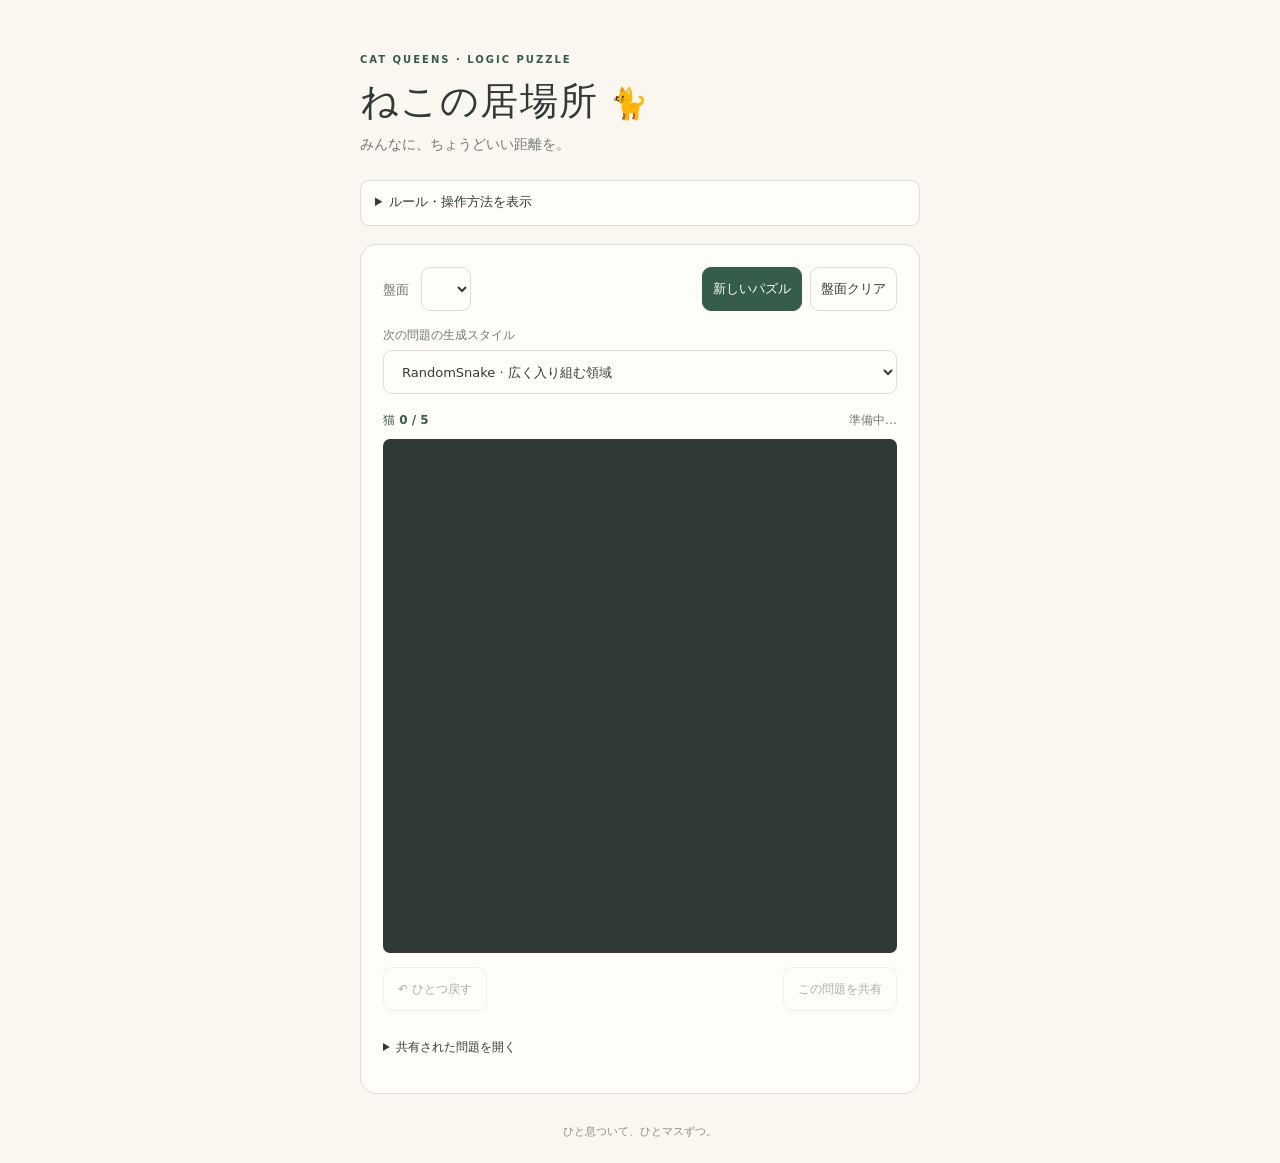
==== index.html @ edb1bde0 "盤面共有機能の追加、盤面生成ロジックを選べるように変更" ====
<!doctype html>
<html lang="ja">
<head>
  <meta charset="utf-8">
  <meta name="viewport" content="width=device-width, initial-scale=1">
  <meta name="theme-color" content="#faf7f0">
  <meta name="description" content="各行・列・色の領域に猫を1匹ずつ。ブラウザで遊べる猫のロジックパズル。">
  <title>ねこの居場所 | Cat Queens</title>
  <link rel="stylesheet" href="./style.css">
</head>
<body>
  <main>
    <header><span class="eyebrow">CAT QUEENS · LOGIC PUZZLE</span><h1>ねこの居場所<span aria-hidden="true">🐈</span></h1><p>みんなに、ちょうどいい距離を。</p></header>
    <details class="guide">
      <summary>ルール・操作方法<span class="guide-show">を表示</span><span class="guide-hide">を非表示</span></summary>
      <div class="guide-content"><h2>猫を置く、3つのルール</h2><ol><li>各行・各列に、猫は<strong>1匹ずつ</strong>。</li><li>同じ色の領域にも、猫は<strong>1匹ずつ</strong>。</li><li>猫同士は<strong>隣り合わない</strong>。斜めもNG。</li></ol><div class="how"><p><b>タップ</b> 空白 ↔ ×</p><p><b>ダブルタップ</b> 空白に猫を置く / 猫を外す</p><p><b>空白からスワイプ</b> 通った空白に ×</p><p><b>×からスワイプ</b> 通った × を空白に</p></div><p class="note">×には猫を置けません。先にタップで空白に戻してください。<br>色の領域は太い境界線で区切られています。</p></div>
    </details>
    <section class="game" aria-label="猫のパズル">
      <div class="toolbar"><label for="size">盤面 <select id="size"></select></label><div class="puzzle-actions"><button id="new" class="primary">新しいパズル</button><button id="reset">盤面クリア</button></div></div>
      <div class="style-picker"><label for="mode">次の問題の生成スタイル</label><select id="mode" aria-describedby="mode-note"><option value="RandomSnake">RandomSnake · 広く入り組む領域</option><option value="Balanced">Balanced · 面積を分散</option><option value="SeedGrowth">SeedGrowth · 各猫から成長</option></select><p id="mode-note" class="note"></p></div>
      <div id="generation" hidden><span id="generation-status" role="status" aria-live="polite"></span><button id="cancel">キャンセル</button></div>
      <p id="current-mode" class="note"></p>
      <div class="meta"><span id="count">猫 0 / 5</span><span id="status" role="status" aria-live="polite">準備中…</span></div>
      <div id="board" role="group" aria-label="パズル盤面" aria-busy="true"></div>
      <div id="success" hidden role="status"><strong>みんなの居場所が見つかった！</strong><span>クリアおめでとう 🐾</span></div>
      <div class="actions"><button id="undo" disabled>↶ ひとつ戻す</button><button id="share" disabled>この問題を共有</button></div>
      <div id="share-output" class="sharing" hidden>
        <label for="share-value">共有URL / 問題コード</label>
        <textarea id="share-value" rows="3" readonly spellcheck="false"></textarea>
        <button id="copy-share">コピー</button>
        <p id="share-note" class="note"></p>
      </div>
      <details class="sharing">
        <summary>共有された問題を開く</summary>
        <label for="import-value">共有URLまたは問題コード</label>
        <textarea id="import-value" rows="3" maxlength="2048" spellcheck="false" placeholder="ここに貼り付け"></textarea>
        <button id="import">この問題を最初から解く</button>
      </details>
      <p id="share-status" class="note" role="status" aria-live="polite"></p>
    </section>
    <footer>ひと息ついて、ひとマスずつ。</footer>
  </main>
  <script src="./js/solver.js"></script>
  <script src="./js/generator.js"></script>
  <script src="./js/game.js"></script>
  <script src="./js/share.js"></script>
  <script src="./js/generation-client.js"></script>
  <script src="./js/ui.js"></script>
</body>
</html>
---- style.css ----
:root{font-family:system-ui,-apple-system,"Segoe UI",sans-serif;color:#303b36;background:#faf7f0;font-synthesis:none;--ink:#303b36;--muted:#707970;--line:#deded3;--accent:#355d49}
*{box-sizing:border-box}body{margin:0}main{width:min(100% - 32px,560px);margin:0 auto;padding:36px 0 24px}header{margin-bottom:26px}.eyebrow{font-size:10px;letter-spacing:.2em;color:var(--accent);font-weight:700}h1{font-size:clamp(28px,7vw,38px);letter-spacing:.03em;margin:9px 0}h1 span{font-size:.8em;margin-left:12px}header p{color:var(--muted);font-size:14px;margin:0}button,select{font:inherit;font-size:14px;border:1px solid var(--line);border-radius:9px;color:var(--ink);background:#fffdf8;min-height:44px;padding:0 14px;cursor:pointer}button:hover{filter:brightness(.96)}button:disabled{opacity:.4;cursor:default}button:focus-visible,select:focus-visible{outline:3px solid #346aa0;outline-offset:3px}.toolbar,.meta,.actions{display:flex;justify-content:space-between;align-items:center;gap:12px}.toolbar label{font-size:13px;color:var(--muted)}select{margin-left:8px}.primary{background:var(--accent);color:white;border-color:var(--accent)}.meta{margin:20px 0 10px;font-size:12px;color:var(--muted)}#count{font-weight:700;color:var(--accent)}#board{display:grid;grid-template-columns:repeat(var(--n,5),minmax(0,1fr));grid-template-rows:repeat(var(--n,5),minmax(0,1fr));aspect-ratio:1;border:2px solid var(--ink);border-radius:7px;overflow:hidden;touch-action:none;user-select:none;-webkit-user-select:none;background:var(--ink)}.cell{position:relative;display:grid;place-items:center;border:0;border-radius:0;padding:0;min-height:0;min-width:0;align-self:stretch;justify-self:stretch;background:var(--color);border-right:1px solid #303b362e;border-bottom:1px solid #303b362e;font-size:clamp(14px,calc(65vw / var(--n)),34px);line-height:1;touch-action:none;-webkit-tap-highlight-color:transparent}.cell:hover{filter:none}.cell.edge-right{border-right:2px solid var(--ink)}.cell.edge-bottom{border-bottom:2px solid var(--ink)}.cell:focus-visible{outline:3px solid #184c76;outline-offset:-4px;z-index:1}.mark{pointer-events:none}.cell.cross .mark{color:#334139;font-weight:300;font-size:1.1em}.cell.conflict{box-shadow:inset 0 0 0 3px #b53939}.actions{margin-top:14px}.actions button{font-size:12px;background:transparent}#success{padding:18px;background:#e3ecdc;border-radius:10px;margin-top:16px;text-align:center}#success strong,#success span{display:block}#success span{font-size:13px;margin-top:5px}.guide{margin-top:28px;border-top:1px solid var(--line);padding-top:22px}h2{font-size:15px;margin:0 0 12px}ol{padding-left:22px;line-height:1.9;font-size:13px;color:#59635b}.how{display:flex;flex-wrap:wrap;gap:8px 18px;margin-top:16px}.how p{font-size:11px;margin:0;color:#59635b}.how b{display:block;color:var(--ink);font-size:12px;margin-bottom:3px}.note{font-size:10px;line-height:1.8;color:var(--muted);margin:16px 0 0}footer{font-size:11px;color:#899087;text-align:center;margin-top:30px}@media(min-width:600px){main{padding-top:48px}.game{padding:22px;background:#fffdf8;border:1px solid var(--line);border-radius:16px}.meta{margin-top:18px}}@media(prefers-reduced-motion:no-preference){#success{animation:appear .25s ease-out}@keyframes appear{from{opacity:0;transform:translateY(5px)}to{opacity:1;transform:translateY(0)}}}
.toolbar{flex-wrap:wrap;gap:10px}.toolbar label{white-space:nowrap}.puzzle-actions{display:flex;gap:8px}.puzzle-actions button{padding:0 10px;font-size:13px}.guide{margin:0 0 18px;padding:0;border:1px solid var(--line);border-radius:9px;background:#fffdf8}.guide summary{padding:12px 14px;min-height:44px;cursor:pointer;font-size:13px;font-weight:600}.guide summary:focus-visible{outline:3px solid #346aa0;outline-offset:3px}.guide-content{padding:4px 14px 16px}.guide-hide{display:none}.guide[open] .guide-show{display:none}.guide[open] .guide-hide{display:inline}@media(max-height:700px){main{padding-top:16px}header{margin-bottom:14px}h1{font-size:28px;margin:6px 0}.guide{margin-bottom:12px}}
.sharing{margin-top:16px;font-size:12px}.sharing summary{cursor:pointer;min-height:44px;padding:12px 0}.sharing label{display:block;color:var(--muted);margin:8px 0}.sharing textarea{display:block;resize:vertical;width:100%;min-height:70px;padding:10px;border:1px solid var(--line);border-radius:8px;background:#fffdf8;color:var(--ink);font:16px system-ui;overflow-wrap:anywhere;margin-bottom:10px}.sharing button{font-size:12px}.sharing textarea:focus-visible{outline:3px solid #346aa0;outline-offset:2px}#share-status:empty{display:none}

.style-picker{margin-top:16px}.style-picker label{display:block;font-size:12px;color:var(--muted);margin-bottom:6px}.style-picker select{width:100%;margin:0;font-size:13px}.style-picker .note{margin-top:6px}#generation:not([hidden]){display:flex;align-items:center;justify-content:space-between;gap:8px;margin-top:14px;padding:10px;background:#e3ecdc;border-radius:8px;font-size:12px}#cancel{font-size:12px;flex-shrink:0}#current-mode{margin-top:12px}
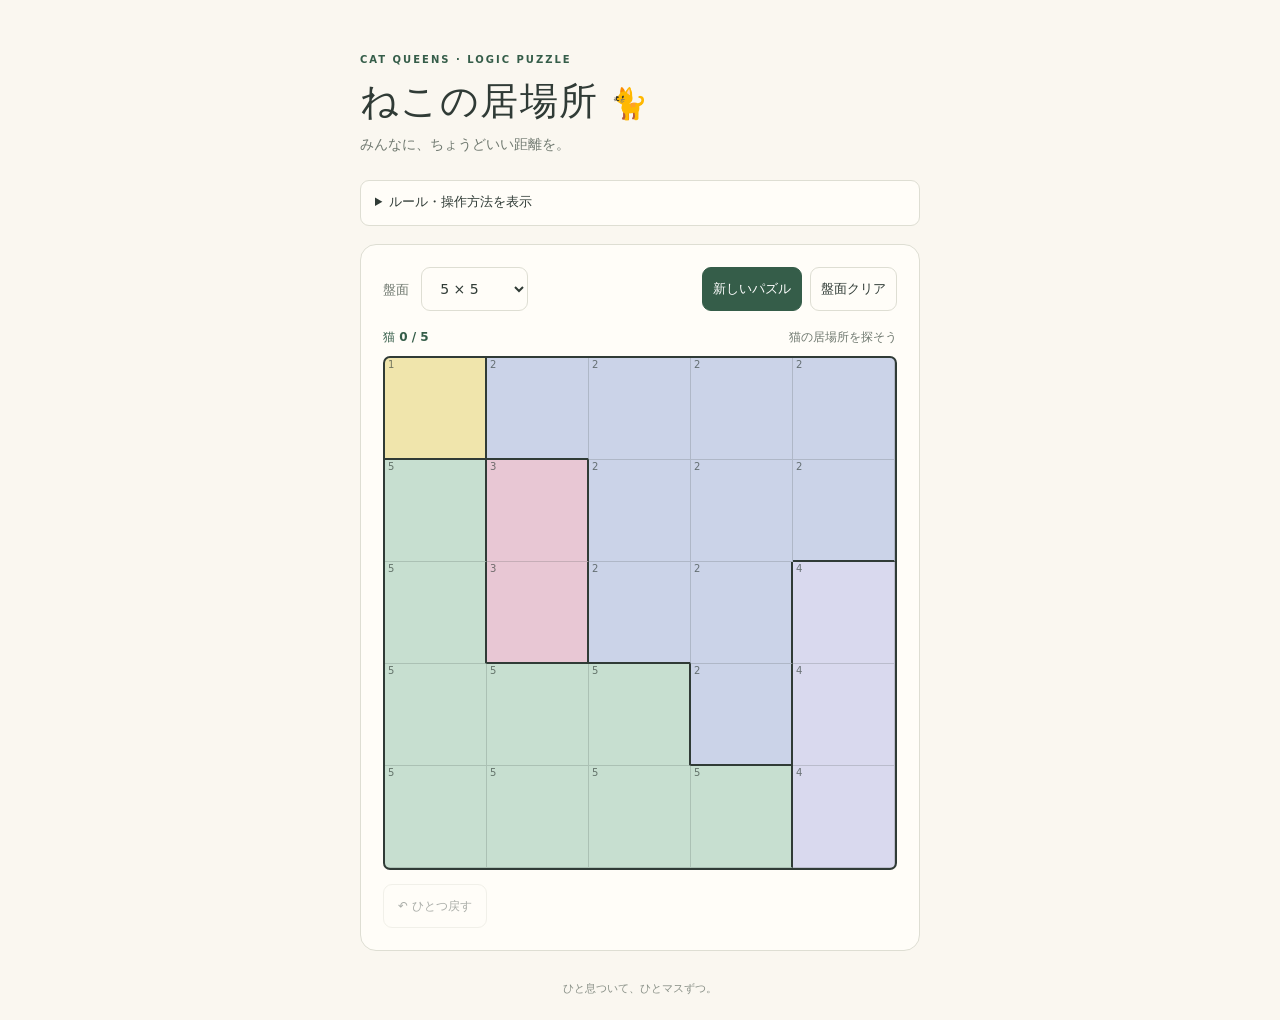
==== commit 6ad94e5f: "first commit" ====
--- a/index.html
+++ b/index.html
@@ -13,39 +13,20 @@
     <header><span class="eyebrow">CAT QUEENS · LOGIC PUZZLE</span><h1>ねこの居場所<span aria-hidden="true">🐈</span></h1><p>みんなに、ちょうどいい距離を。</p></header>
     <details class="guide">
       <summary>ルール・操作方法<span class="guide-show">を表示</span><span class="guide-hide">を非表示</span></summary>
-      <div class="guide-content"><h2>猫を置く、3つのルール</h2><ol><li>各行・各列に、猫は<strong>1匹ずつ</strong>。</li><li>同じ色の領域にも、猫は<strong>1匹ずつ</strong>。</li><li>猫同士は<strong>隣り合わない</strong>。斜めもNG。</li></ol><div class="how"><p><b>タップ</b> 空白 ↔ ×</p><p><b>ダブルタップ</b> 空白に猫を置く / 猫を外す</p><p><b>空白からスワイプ</b> 通った空白に ×</p><p><b>×からスワイプ</b> 通った × を空白に</p></div><p class="note">×には猫を置けません。先にタップで空白に戻してください。<br>色の領域は太い境界線で区切られています。</p></div>
+      <div class="guide-content"><h2>猫を置く、3つのルール</h2><ol><li>各行・各列に、猫は<strong>1匹ずつ</strong>。</li><li>同じ色の領域にも、猫は<strong>1匹ずつ</strong>。</li><li>猫同士は<strong>隣り合わない</strong>。斜めもNG。</li></ol><div class="how"><p><b>タップ</b> 空白 ↔ ×</p><p><b>ダブルタップ</b> 空白に猫を置く / 猫を外す</p><p><b>空白からスワイプ</b> 通った空白に ×</p><p><b>×からスワイプ</b> 通った × を空白に</p></div><p class="note">×には猫を置けません。先にタップで空白に戻してください。<br>色の領域は太い境界線と小さな番号でも見分けられます。</p></div>
     </details>
     <section class="game" aria-label="猫のパズル">
       <div class="toolbar"><label for="size">盤面 <select id="size"></select></label><div class="puzzle-actions"><button id="new" class="primary">新しいパズル</button><button id="reset">盤面クリア</button></div></div>
-      <div class="style-picker"><label for="mode">次の問題の生成スタイル</label><select id="mode" aria-describedby="mode-note"><option value="RandomSnake">RandomSnake · 広く入り組む領域</option><option value="Balanced">Balanced · 面積を分散</option><option value="SeedGrowth">SeedGrowth · 各猫から成長</option></select><p id="mode-note" class="note"></p></div>
-      <div id="generation" hidden><span id="generation-status" role="status" aria-live="polite"></span><button id="cancel">キャンセル</button></div>
-      <p id="current-mode" class="note"></p>
       <div class="meta"><span id="count">猫 0 / 5</span><span id="status" role="status" aria-live="polite">準備中…</span></div>
       <div id="board" role="group" aria-label="パズル盤面" aria-busy="true"></div>
       <div id="success" hidden role="status"><strong>みんなの居場所が見つかった！</strong><span>クリアおめでとう 🐾</span></div>
-      <div class="actions"><button id="undo" disabled>↶ ひとつ戻す</button><button id="share" disabled>この問題を共有</button></div>
-      <div id="share-output" class="sharing" hidden>
-        <label for="share-value">共有URL / 問題コード</label>
-        <textarea id="share-value" rows="3" readonly spellcheck="false"></textarea>
-        <button id="copy-share">コピー</button>
-        <p id="share-note" class="note"></p>
-      </div>
-      <details class="sharing">
-        <summary>共有された問題を開く</summary>
-        <label for="import-value">共有URLまたは問題コード</label>
-        <textarea id="import-value" rows="3" maxlength="2048" spellcheck="false" placeholder="ここに貼り付け"></textarea>
-        <button id="import">この問題を最初から解く</button>
-      </details>
-      <p id="share-status" class="note" role="status" aria-live="polite"></p>
+      <div class="actions"><button id="undo" disabled>↶ ひとつ戻す</button></div>
     </section>
     <footer>ひと息ついて、ひとマスずつ。</footer>
   </main>
   <script src="./js/solver.js"></script>
   <script src="./js/generator.js"></script>
   <script src="./js/game.js"></script>
-  <script src="./js/share.js"></script>
-  <script src="./js/generation-client.js"></script>
   <script src="./js/ui.js"></script>
 </body>
 </html>
-
--- a/style.css
+++ b/style.css
@@ -1,6 +1,3 @@
 :root{font-family:system-ui,-apple-system,"Segoe UI",sans-serif;color:#303b36;background:#faf7f0;font-synthesis:none;--ink:#303b36;--muted:#707970;--line:#deded3;--accent:#355d49}
-*{box-sizing:border-box}body{margin:0}main{width:min(100% - 32px,560px);margin:0 auto;padding:36px 0 24px}header{margin-bottom:26px}.eyebrow{font-size:10px;letter-spacing:.2em;color:var(--accent);font-weight:700}h1{font-size:clamp(28px,7vw,38px);letter-spacing:.03em;margin:9px 0}h1 span{font-size:.8em;margin-left:12px}header p{color:var(--muted);font-size:14px;margin:0}button,select{font:inherit;font-size:14px;border:1px solid var(--line);border-radius:9px;color:var(--ink);background:#fffdf8;min-height:44px;padding:0 14px;cursor:pointer}button:hover{filter:brightness(.96)}button:disabled{opacity:.4;cursor:default}button:focus-visible,select:focus-visible{outline:3px solid #346aa0;outline-offset:3px}.toolbar,.meta,.actions{display:flex;justify-content:space-between;align-items:center;gap:12px}.toolbar label{font-size:13px;color:var(--muted)}select{margin-left:8px}.primary{background:var(--accent);color:white;border-color:var(--accent)}.meta{margin:20px 0 10px;font-size:12px;color:var(--muted)}#count{font-weight:700;color:var(--accent)}#board{display:grid;grid-template-columns:repeat(var(--n,5),minmax(0,1fr));grid-template-rows:repeat(var(--n,5),minmax(0,1fr));aspect-ratio:1;border:2px solid var(--ink);border-radius:7px;overflow:hidden;touch-action:none;user-select:none;-webkit-user-select:none;background:var(--ink)}.cell{position:relative;display:grid;place-items:center;border:0;border-radius:0;padding:0;min-height:0;min-width:0;align-self:stretch;justify-self:stretch;background:var(--color);border-right:1px solid #303b362e;border-bottom:1px solid #303b362e;font-size:clamp(14px,calc(65vw / var(--n)),34px);line-height:1;touch-action:none;-webkit-tap-highlight-color:transparent}.cell:hover{filter:none}.cell.edge-right{border-right:2px solid var(--ink)}.cell.edge-bottom{border-bottom:2px solid var(--ink)}.cell:focus-visible{outline:3px solid #184c76;outline-offset:-4px;z-index:1}.mark{pointer-events:none}.cell.cross .mark{color:#334139;font-weight:300;font-size:1.1em}.cell.conflict{box-shadow:inset 0 0 0 3px #b53939}.actions{margin-top:14px}.actions button{font-size:12px;background:transparent}#success{padding:18px;background:#e3ecdc;border-radius:10px;margin-top:16px;text-align:center}#success strong,#success span{display:block}#success span{font-size:13px;margin-top:5px}.guide{margin-top:28px;border-top:1px solid var(--line);padding-top:22px}h2{font-size:15px;margin:0 0 12px}ol{padding-left:22px;line-height:1.9;font-size:13px;color:#59635b}.how{display:flex;flex-wrap:wrap;gap:8px 18px;margin-top:16px}.how p{font-size:11px;margin:0;color:#59635b}.how b{display:block;color:var(--ink);font-size:12px;margin-bottom:3px}.note{font-size:10px;line-height:1.8;color:var(--muted);margin:16px 0 0}footer{font-size:11px;color:#899087;text-align:center;margin-top:30px}@media(min-width:600px){main{padding-top:48px}.game{padding:22px;background:#fffdf8;border:1px solid var(--line);border-radius:16px}.meta{margin-top:18px}}@media(prefers-reduced-motion:no-preference){#success{animation:appear .25s ease-out}@keyframes appear{from{opacity:0;transform:translateY(5px)}to{opacity:1;transform:translateY(0)}}}
+*{box-sizing:border-box}body{margin:0}main{width:min(100% - 32px,560px);margin:0 auto;padding:36px 0 24px}header{margin-bottom:26px}.eyebrow{font-size:10px;letter-spacing:.2em;color:var(--accent);font-weight:700}h1{font-size:clamp(28px,7vw,38px);letter-spacing:.03em;margin:9px 0}h1 span{font-size:.8em;margin-left:12px}header p{color:var(--muted);font-size:14px;margin:0}button,select{font:inherit;font-size:14px;border:1px solid var(--line);border-radius:9px;color:var(--ink);background:#fffdf8;min-height:44px;padding:0 14px;cursor:pointer}button:hover{filter:brightness(.96)}button:disabled{opacity:.4;cursor:default}button:focus-visible,select:focus-visible{outline:3px solid #346aa0;outline-offset:3px}.toolbar,.meta,.actions{display:flex;justify-content:space-between;align-items:center;gap:12px}.toolbar label{font-size:13px;color:var(--muted)}select{margin-left:8px}.primary{background:var(--accent);color:white;border-color:var(--accent)}.meta{margin:20px 0 10px;font-size:12px;color:var(--muted)}#count{font-weight:700;color:var(--accent)}#board{display:grid;grid-template-columns:repeat(var(--n,5),1fr);aspect-ratio:1;border:2px solid var(--ink);border-radius:7px;overflow:hidden;touch-action:none;user-select:none;-webkit-user-select:none;background:var(--ink)}.cell{position:relative;display:grid;place-items:center;border:0;border-radius:0;padding:0;min-height:0;min-width:0;aspect-ratio:1;background:var(--color);border-right:1px solid #303b362e;border-bottom:1px solid #303b362e;font-size:clamp(14px,calc(65vw / var(--n)),34px);line-height:1;touch-action:none;-webkit-tap-highlight-color:transparent}.cell:hover{filter:none}.cell.edge-right{border-right:2px solid var(--ink)}.cell.edge-bottom{border-bottom:2px solid var(--ink)}.cell:focus-visible{outline:3px solid #184c76;outline-offset:-4px;z-index:1}.region{position:absolute;top:2px;left:3px;font-size:clamp(7px,1.8vw,10px);opacity:.65;pointer-events:none}.mark{pointer-events:none}.cell.cross .mark{color:#334139;font-weight:300;font-size:1.1em}.cell.conflict{box-shadow:inset 0 0 0 3px #b53939}.actions{margin-top:14px}.actions button{font-size:12px;background:transparent}#success{padding:18px;background:#e3ecdc;border-radius:10px;margin-top:16px;text-align:center}#success strong,#success span{display:block}#success span{font-size:13px;margin-top:5px}.guide{margin-top:28px;border-top:1px solid var(--line);padding-top:22px}h2{font-size:15px;margin:0 0 12px}ol{padding-left:22px;line-height:1.9;font-size:13px;color:#59635b}.how{display:flex;flex-wrap:wrap;gap:8px 18px;margin-top:16px}.how p{font-size:11px;margin:0;color:#59635b}.how b{display:block;color:var(--ink);font-size:12px;margin-bottom:3px}.note{font-size:10px;line-height:1.8;color:var(--muted);margin:16px 0 0}footer{font-size:11px;color:#899087;text-align:center;margin-top:30px}@media(min-width:600px){main{padding-top:48px}.game{padding:22px;background:#fffdf8;border:1px solid var(--line);border-radius:16px}.meta{margin-top:18px}}@media(prefers-reduced-motion:no-preference){#success{animation:appear .25s ease-out}@keyframes appear{from{opacity:0;transform:translateY(5px)}to{opacity:1;transform:translateY(0)}}}
 .toolbar{flex-wrap:wrap;gap:10px}.toolbar label{white-space:nowrap}.puzzle-actions{display:flex;gap:8px}.puzzle-actions button{padding:0 10px;font-size:13px}.guide{margin:0 0 18px;padding:0;border:1px solid var(--line);border-radius:9px;background:#fffdf8}.guide summary{padding:12px 14px;min-height:44px;cursor:pointer;font-size:13px;font-weight:600}.guide summary:focus-visible{outline:3px solid #346aa0;outline-offset:3px}.guide-content{padding:4px 14px 16px}.guide-hide{display:none}.guide[open] .guide-show{display:none}.guide[open] .guide-hide{display:inline}@media(max-height:700px){main{padding-top:16px}header{margin-bottom:14px}h1{font-size:28px;margin:6px 0}.guide{margin-bottom:12px}}
-.sharing{margin-top:16px;font-size:12px}.sharing summary{cursor:pointer;min-height:44px;padding:12px 0}.sharing label{display:block;color:var(--muted);margin:8px 0}.sharing textarea{display:block;resize:vertical;width:100%;min-height:70px;padding:10px;border:1px solid var(--line);border-radius:8px;background:#fffdf8;color:var(--ink);font:16px system-ui;overflow-wrap:anywhere;margin-bottom:10px}.sharing button{font-size:12px}.sharing textarea:focus-visible{outline:3px solid #346aa0;outline-offset:2px}#share-status:empty{display:none}
-
-.style-picker{margin-top:16px}.style-picker label{display:block;font-size:12px;color:var(--muted);margin-bottom:6px}.style-picker select{width:100%;margin:0;font-size:13px}.style-picker .note{margin-top:6px}#generation:not([hidden]){display:flex;align-items:center;justify-content:space-between;gap:8px;margin-top:14px;padding:10px;background:#e3ecdc;border-radius:8px;font-size:12px}#cancel{font-size:12px;flex-shrink:0}#current-mode{margin-top:12px}
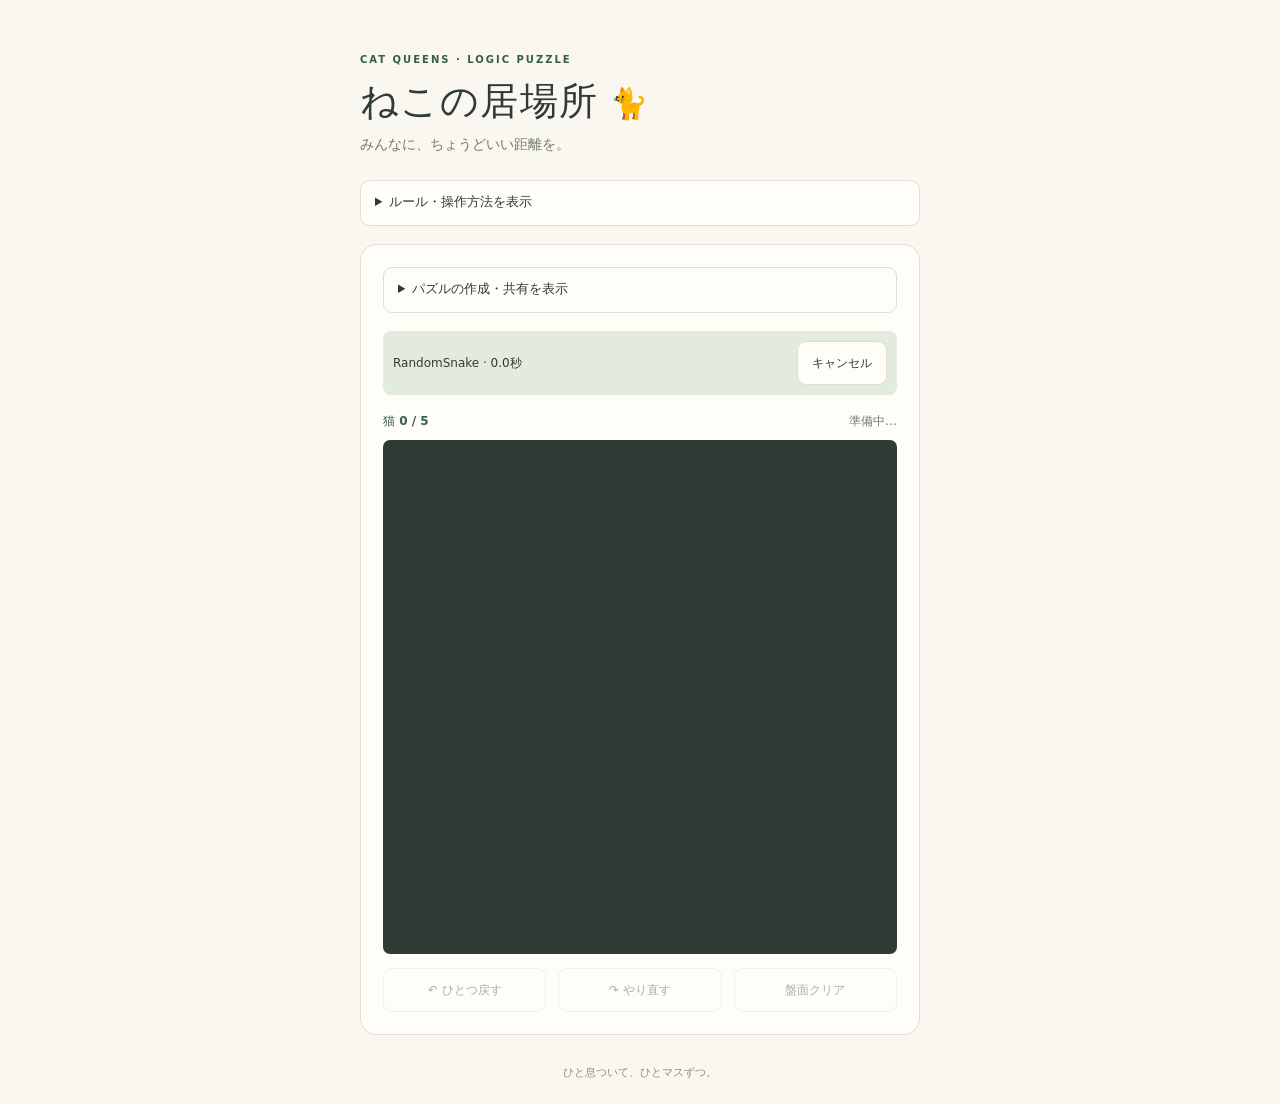
==== commit 7e1daf2c: "パズルメニューを小さく。単タップ時のバツの反応を早く。" ====
--- a/index.html
+++ b/index.html
@@ -13,20 +13,45 @@
     <header><span class="eyebrow">CAT QUEENS · LOGIC PUZZLE</span><h1>ねこの居場所<span aria-hidden="true">🐈</span></h1><p>みんなに、ちょうどいい距離を。</p></header>
     <details class="guide">
       <summary>ルール・操作方法<span class="guide-show">を表示</span><span class="guide-hide">を非表示</span></summary>
-      <div class="guide-content"><h2>猫を置く、3つのルール</h2><ol><li>各行・各列に、猫は<strong>1匹ずつ</strong>。</li><li>同じ色の領域にも、猫は<strong>1匹ずつ</strong>。</li><li>猫同士は<strong>隣り合わない</strong>。斜めもNG。</li></ol><div class="how"><p><b>タップ</b> 空白 ↔ ×</p><p><b>ダブルタップ</b> 空白に猫を置く / 猫を外す</p><p><b>空白からスワイプ</b> 通った空白に ×</p><p><b>×からスワイプ</b> 通った × を空白に</p></div><p class="note">×には猫を置けません。先にタップで空白に戻してください。<br>色の領域は太い境界線と小さな番号でも見分けられます。</p></div>
+      <div class="guide-content"><h2>猫を置く、3つのルール</h2><ol><li>各行・各列に、猫は<strong>1匹ずつ</strong>。</li><li>同じ色の領域にも、猫は<strong>1匹ずつ</strong>。</li><li>猫同士は<strong>隣り合わない</strong>。斜めもNG。</li></ol><div class="how"><p><b>タップ</b> 空白 ↔ ×</p><p><b>ダブルタップ</b> 空白に猫を置く / 猫を外す</p><p><b>空白からスワイプ</b> 通った空白に ×</p><p><b>×からスワイプ</b> 通った × を空白に</p></div><p class="note">×には猫を置けません。先にタップで空白に戻してください。<br>色の領域は太い境界線で区切られています。</p></div>
     </details>
     <section class="game" aria-label="猫のパズル">
-      <div class="toolbar"><label for="size">盤面 <select id="size"></select></label><div class="puzzle-actions"><button id="new" class="primary">新しいパズル</button><button id="reset">盤面クリア</button></div></div>
+      <details id="puzzle-menu" class="guide puzzle-menu">
+        <summary>パズルの作成・共有<span class="guide-show">を表示</span><span class="guide-hide">を非表示</span></summary>
+        <div class="guide-content">
+          <div class="toolbar"><label for="size">盤面 <select id="size"></select></label><div class="puzzle-actions"><button id="new" class="primary">新しいパズル</button></div></div>
+          <div class="style-picker"><label for="mode">次の問題の生成スタイル</label><select id="mode" aria-describedby="mode-note"><option value="RandomSnake">RandomSnake · 広く入り組む領域</option><option value="Balanced">Balanced · 面積を分散</option><option value="SeedGrowth">SeedGrowth · 各猫から成長</option></select><p id="mode-note" class="note"></p></div>
+          <div class="sharing"><button id="share" disabled>この問題を共有</button></div>
+          <div id="share-output" class="sharing" hidden>
+            <label for="share-value">共有URL / 問題コード</label>
+            <textarea id="share-value" rows="3" readonly spellcheck="false"></textarea>
+            <button id="copy-share">コピー</button>
+            <p id="share-note" class="note"></p>
+          </div>
+          <details class="sharing">
+            <summary>共有された問題を開く</summary>
+            <label for="import-value">共有URLまたは問題コード</label>
+            <textarea id="import-value" rows="3" maxlength="2048" spellcheck="false" placeholder="ここに貼り付け"></textarea>
+            <button id="import">この問題を最初から解く</button>
+          </details>
+        </div>
+      </details>
+      <div id="generation" hidden><span id="generation-status" role="status" aria-live="polite"></span><button id="cancel">キャンセル</button></div>
+      <p id="current-mode" class="note"></p>
       <div class="meta"><span id="count">猫 0 / 5</span><span id="status" role="status" aria-live="polite">準備中…</span></div>
       <div id="board" role="group" aria-label="パズル盤面" aria-busy="true"></div>
       <div id="success" hidden role="status"><strong>みんなの居場所が見つかった！</strong><span>クリアおめでとう 🐾</span></div>
-      <div class="actions"><button id="undo" disabled>↶ ひとつ戻す</button></div>
+      <div class="actions"><button id="undo" disabled>↶ ひとつ戻す</button><button id="redo" disabled>↷ やり直す</button><button id="reset">盤面クリア</button></div>
+      <p id="share-status" class="note" role="status" aria-live="polite"></p>
     </section>
     <footer>ひと息ついて、ひとマスずつ。</footer>
   </main>
   <script src="./js/solver.js"></script>
   <script src="./js/generator.js"></script>
   <script src="./js/game.js"></script>
+  <script src="./js/share.js"></script>
+  <script src="./js/generation-client.js"></script>
   <script src="./js/ui.js"></script>
 </body>
 </html>
+
--- a/style.css
+++ b/style.css
@@ -1,3 +1,9 @@
 :root{font-family:system-ui,-apple-system,"Segoe UI",sans-serif;color:#303b36;background:#faf7f0;font-synthesis:none;--ink:#303b36;--muted:#707970;--line:#deded3;--accent:#355d49}
-*{box-sizing:border-box}body{margin:0}main{width:min(100% - 32px,560px);margin:0 auto;padding:36px 0 24px}header{margin-bottom:26px}.eyebrow{font-size:10px;letter-spacing:.2em;color:var(--accent);font-weight:700}h1{font-size:clamp(28px,7vw,38px);letter-spacing:.03em;margin:9px 0}h1 span{font-size:.8em;margin-left:12px}header p{color:var(--muted);font-size:14px;margin:0}button,select{font:inherit;font-size:14px;border:1px solid var(--line);border-radius:9px;color:var(--ink);background:#fffdf8;min-height:44px;padding:0 14px;cursor:pointer}button:hover{filter:brightness(.96)}button:disabled{opacity:.4;cursor:default}button:focus-visible,select:focus-visible{outline:3px solid #346aa0;outline-offset:3px}.toolbar,.meta,.actions{display:flex;justify-content:space-between;align-items:center;gap:12px}.toolbar label{font-size:13px;color:var(--muted)}select{margin-left:8px}.primary{background:var(--accent);color:white;border-color:var(--accent)}.meta{margin:20px 0 10px;font-size:12px;color:var(--muted)}#count{font-weight:700;color:var(--accent)}#board{display:grid;grid-template-columns:repeat(var(--n,5),1fr);aspect-ratio:1;border:2px solid var(--ink);border-radius:7px;overflow:hidden;touch-action:none;user-select:none;-webkit-user-select:none;background:var(--ink)}.cell{position:relative;display:grid;place-items:center;border:0;border-radius:0;padding:0;min-height:0;min-width:0;aspect-ratio:1;background:var(--color);border-right:1px solid #303b362e;border-bottom:1px solid #303b362e;font-size:clamp(14px,calc(65vw / var(--n)),34px);line-height:1;touch-action:none;-webkit-tap-highlight-color:transparent}.cell:hover{filter:none}.cell.edge-right{border-right:2px solid var(--ink)}.cell.edge-bottom{border-bottom:2px solid var(--ink)}.cell:focus-visible{outline:3px solid #184c76;outline-offset:-4px;z-index:1}.region{position:absolute;top:2px;left:3px;font-size:clamp(7px,1.8vw,10px);opacity:.65;pointer-events:none}.mark{pointer-events:none}.cell.cross .mark{color:#334139;font-weight:300;font-size:1.1em}.cell.conflict{box-shadow:inset 0 0 0 3px #b53939}.actions{margin-top:14px}.actions button{font-size:12px;background:transparent}#success{padding:18px;background:#e3ecdc;border-radius:10px;margin-top:16px;text-align:center}#success strong,#success span{display:block}#success span{font-size:13px;margin-top:5px}.guide{margin-top:28px;border-top:1px solid var(--line);padding-top:22px}h2{font-size:15px;margin:0 0 12px}ol{padding-left:22px;line-height:1.9;font-size:13px;color:#59635b}.how{display:flex;flex-wrap:wrap;gap:8px 18px;margin-top:16px}.how p{font-size:11px;margin:0;color:#59635b}.how b{display:block;color:var(--ink);font-size:12px;margin-bottom:3px}.note{font-size:10px;line-height:1.8;color:var(--muted);margin:16px 0 0}footer{font-size:11px;color:#899087;text-align:center;margin-top:30px}@media(min-width:600px){main{padding-top:48px}.game{padding:22px;background:#fffdf8;border:1px solid var(--line);border-radius:16px}.meta{margin-top:18px}}@media(prefers-reduced-motion:no-preference){#success{animation:appear .25s ease-out}@keyframes appear{from{opacity:0;transform:translateY(5px)}to{opacity:1;transform:translateY(0)}}}
+/* Prevent double-tap zoom on controls while retaining page pan and pinch zoom. */
+button,select,summary{touch-action:manipulation}
+.actions{flex-wrap:wrap;gap:8px}.actions button{flex:1;padding:0 8px;white-space:nowrap}
+*{box-sizing:border-box}body{margin:0}main{width:min(100% - 32px,560px);margin:0 auto;padding:36px 0 24px}header{margin-bottom:26px}.eyebrow{font-size:10px;letter-spacing:.2em;color:var(--accent);font-weight:700}h1{font-size:clamp(28px,7vw,38px);letter-spacing:.03em;margin:9px 0}h1 span{font-size:.8em;margin-left:12px}header p{color:var(--muted);font-size:14px;margin:0}button,select{font:inherit;font-size:14px;border:1px solid var(--line);border-radius:9px;color:var(--ink);background:#fffdf8;min-height:44px;padding:0 14px;cursor:pointer}button:hover{filter:brightness(.96)}button:disabled{opacity:.4;cursor:default}button:focus-visible,select:focus-visible{outline:3px solid #346aa0;outline-offset:3px}.toolbar,.meta,.actions{display:flex;justify-content:space-between;align-items:center;gap:12px}.toolbar label{font-size:13px;color:var(--muted)}select{margin-left:8px}.primary{background:var(--accent);color:white;border-color:var(--accent)}.meta{margin:20px 0 10px;font-size:12px;color:var(--muted)}#count{font-weight:700;color:var(--accent)}#board{display:grid;grid-template-columns:repeat(var(--n,5),minmax(0,1fr));grid-template-rows:repeat(var(--n,5),minmax(0,1fr));aspect-ratio:1;border:2px solid var(--ink);border-radius:7px;overflow:hidden;touch-action:none;user-select:none;-webkit-user-select:none;background:var(--ink)}.cell{position:relative;display:grid;place-items:center;border:0;border-radius:0;padding:0;min-height:0;min-width:0;align-self:stretch;justify-self:stretch;background:var(--color);border-right:1px solid #303b362e;border-bottom:1px solid #303b362e;font-size:clamp(14px,calc(65vw / var(--n)),34px);line-height:1;touch-action:none;-webkit-tap-highlight-color:transparent}.cell:hover{filter:none}.cell.edge-right{border-right:2px solid var(--ink)}.cell.edge-bottom{border-bottom:2px solid var(--ink)}.cell:focus-visible{outline:3px solid #184c76;outline-offset:-4px;z-index:1}.mark{pointer-events:none}.cell.cross .mark{color:#334139;font-weight:300;font-size:1.1em}.cell.conflict{box-shadow:inset 0 0 0 3px #b53939}.actions{margin-top:14px}.actions button{font-size:12px;background:transparent}#success{padding:18px;background:#e3ecdc;border-radius:10px;margin-top:16px;text-align:center}#success strong,#success span{display:block}#success span{font-size:13px;margin-top:5px}.guide{margin-top:28px;border-top:1px solid var(--line);padding-top:22px}h2{font-size:15px;margin:0 0 12px}ol{padding-left:22px;line-height:1.9;font-size:13px;color:#59635b}.how{display:flex;flex-wrap:wrap;gap:8px 18px;margin-top:16px}.how p{font-size:11px;margin:0;color:#59635b}.how b{display:block;color:var(--ink);font-size:12px;margin-bottom:3px}.note{font-size:10px;line-height:1.8;color:var(--muted);margin:16px 0 0}footer{font-size:11px;color:#899087;text-align:center;margin-top:30px}@media(min-width:600px){main{padding-top:48px}.game{padding:22px;background:#fffdf8;border:1px solid var(--line);border-radius:16px}.meta{margin-top:18px}}@media(prefers-reduced-motion:no-preference){#success{animation:appear .25s ease-out}@keyframes appear{from{opacity:0;transform:translateY(5px)}to{opacity:1;transform:translateY(0)}}}
 .toolbar{flex-wrap:wrap;gap:10px}.toolbar label{white-space:nowrap}.puzzle-actions{display:flex;gap:8px}.puzzle-actions button{padding:0 10px;font-size:13px}.guide{margin:0 0 18px;padding:0;border:1px solid var(--line);border-radius:9px;background:#fffdf8}.guide summary{padding:12px 14px;min-height:44px;cursor:pointer;font-size:13px;font-weight:600}.guide summary:focus-visible{outline:3px solid #346aa0;outline-offset:3px}.guide-content{padding:4px 14px 16px}.guide-hide{display:none}.guide[open] .guide-show{display:none}.guide[open] .guide-hide{display:inline}@media(max-height:700px){main{padding-top:16px}header{margin-bottom:14px}h1{font-size:28px;margin:6px 0}.guide{margin-bottom:12px}}
+.sharing{margin-top:16px;font-size:12px}.sharing summary{cursor:pointer;min-height:44px;padding:12px 0}.sharing label{display:block;color:var(--muted);margin:8px 0}.sharing textarea{display:block;resize:vertical;width:100%;min-height:70px;padding:10px;border:1px solid var(--line);border-radius:8px;background:#fffdf8;color:var(--ink);font:16px system-ui;overflow-wrap:anywhere;margin-bottom:10px}.sharing button{font-size:12px}.sharing textarea:focus-visible{outline:3px solid #346aa0;outline-offset:2px}#share-status:empty{display:none}
+
+.style-picker{margin-top:16px}.style-picker label{display:block;font-size:12px;color:var(--muted);margin-bottom:6px}.style-picker select{width:100%;margin:0;font-size:13px}.style-picker .note{margin-top:6px}#generation:not([hidden]){display:flex;align-items:center;justify-content:space-between;gap:8px;margin-top:14px;padding:10px;background:#e3ecdc;border-radius:8px;font-size:12px}#cancel{font-size:12px;flex-shrink:0}#current-mode{margin-top:12px}
